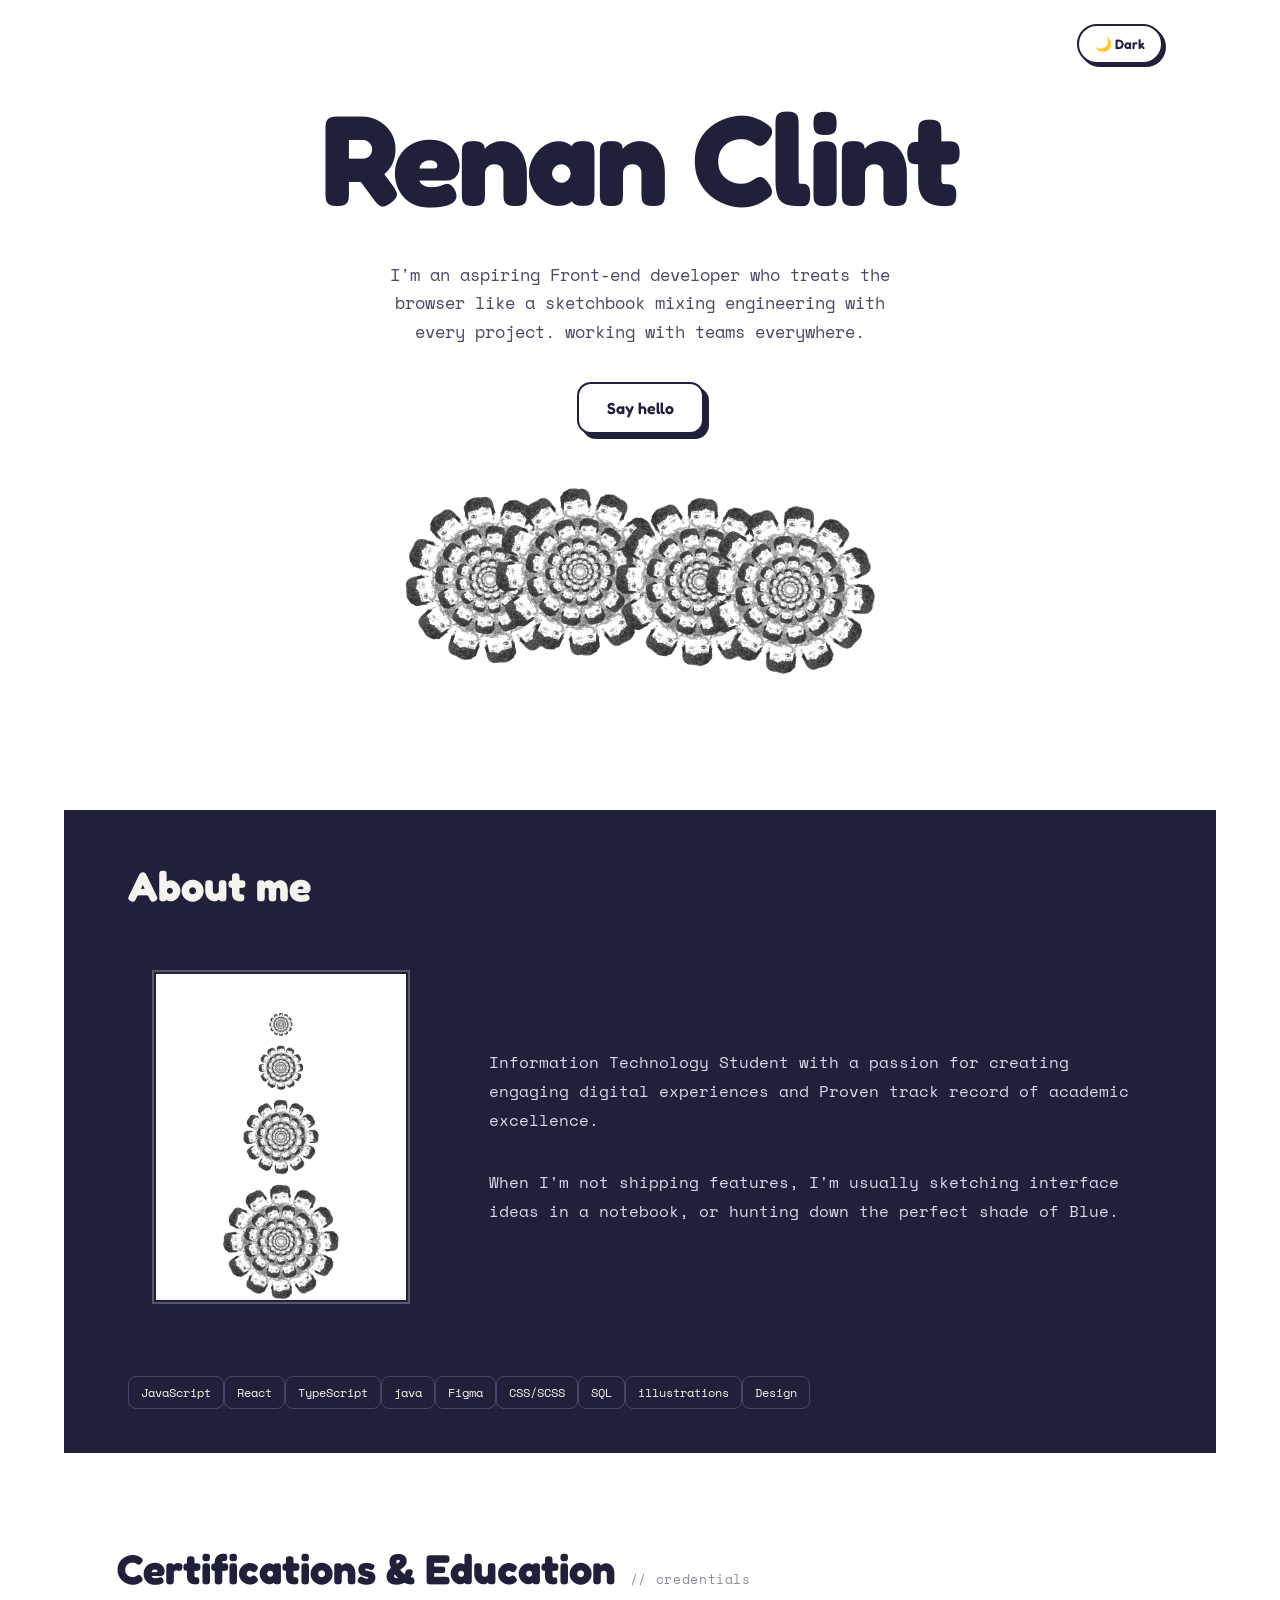
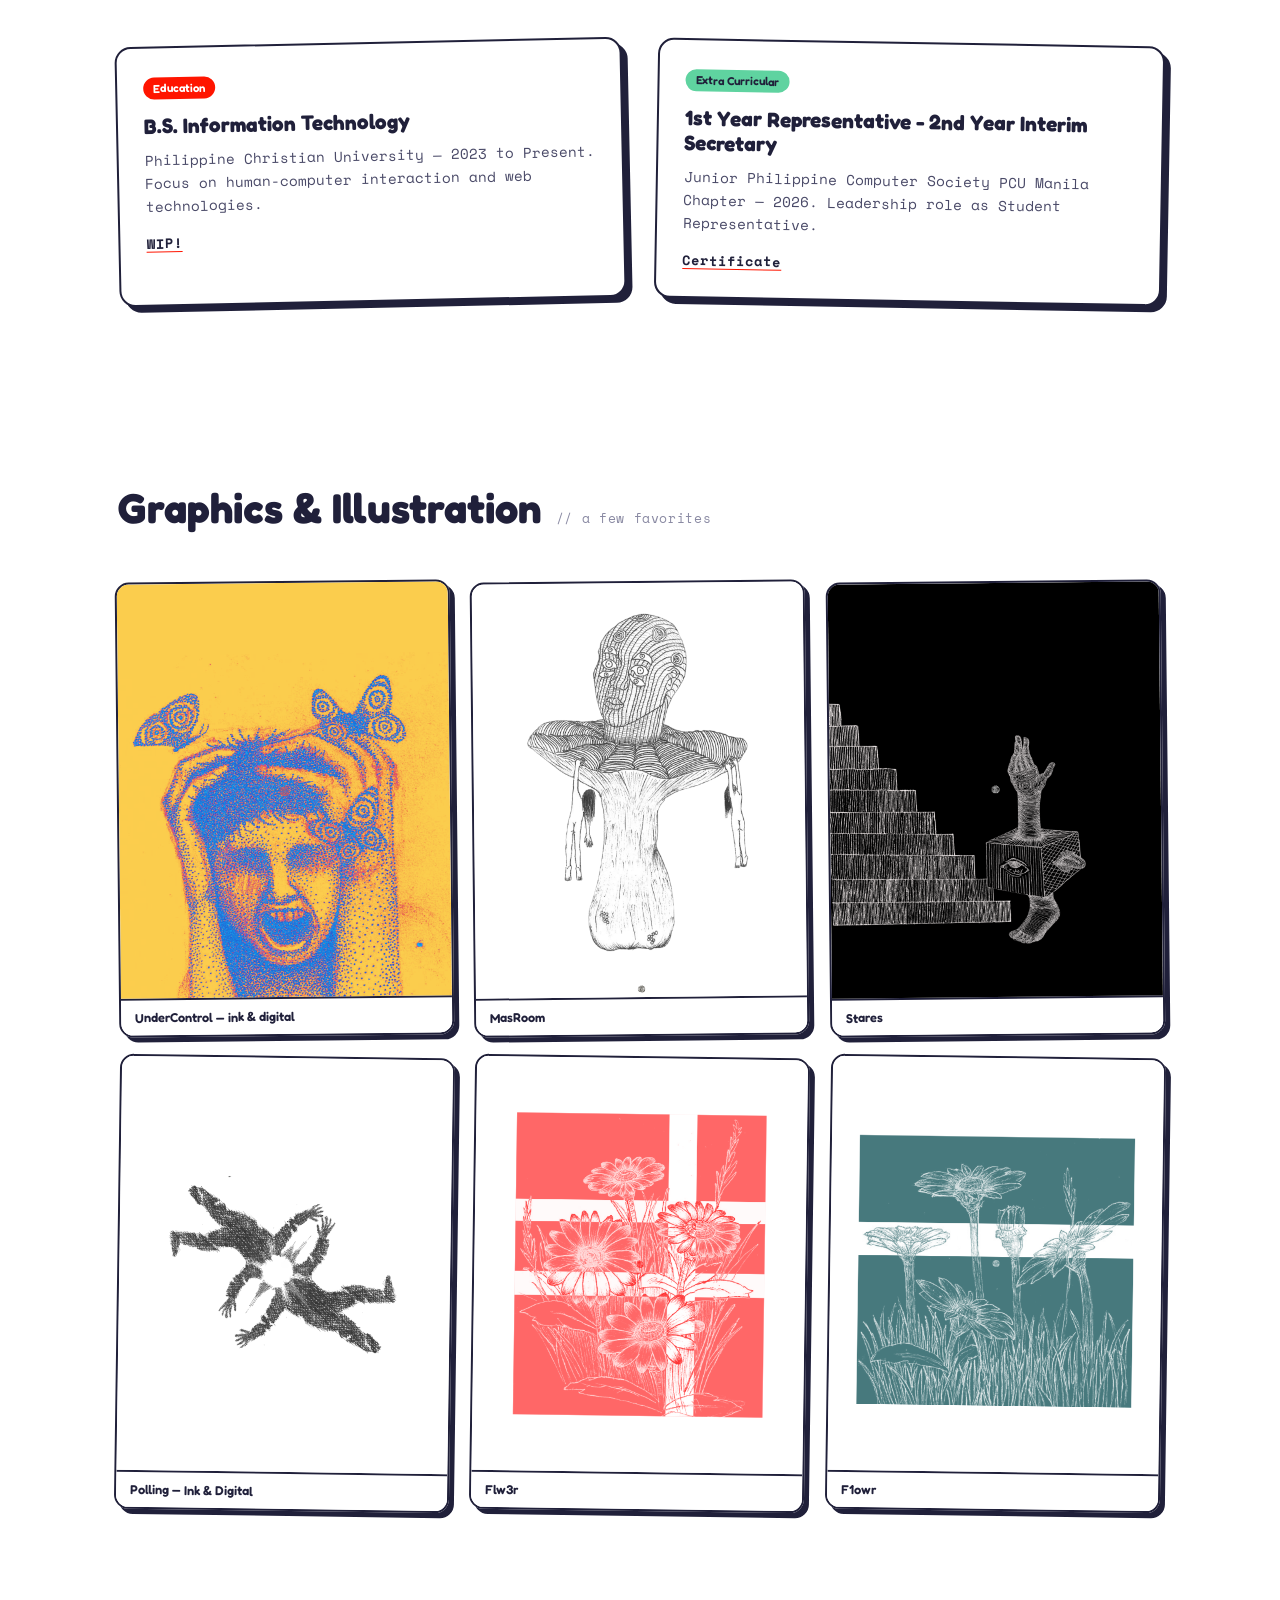
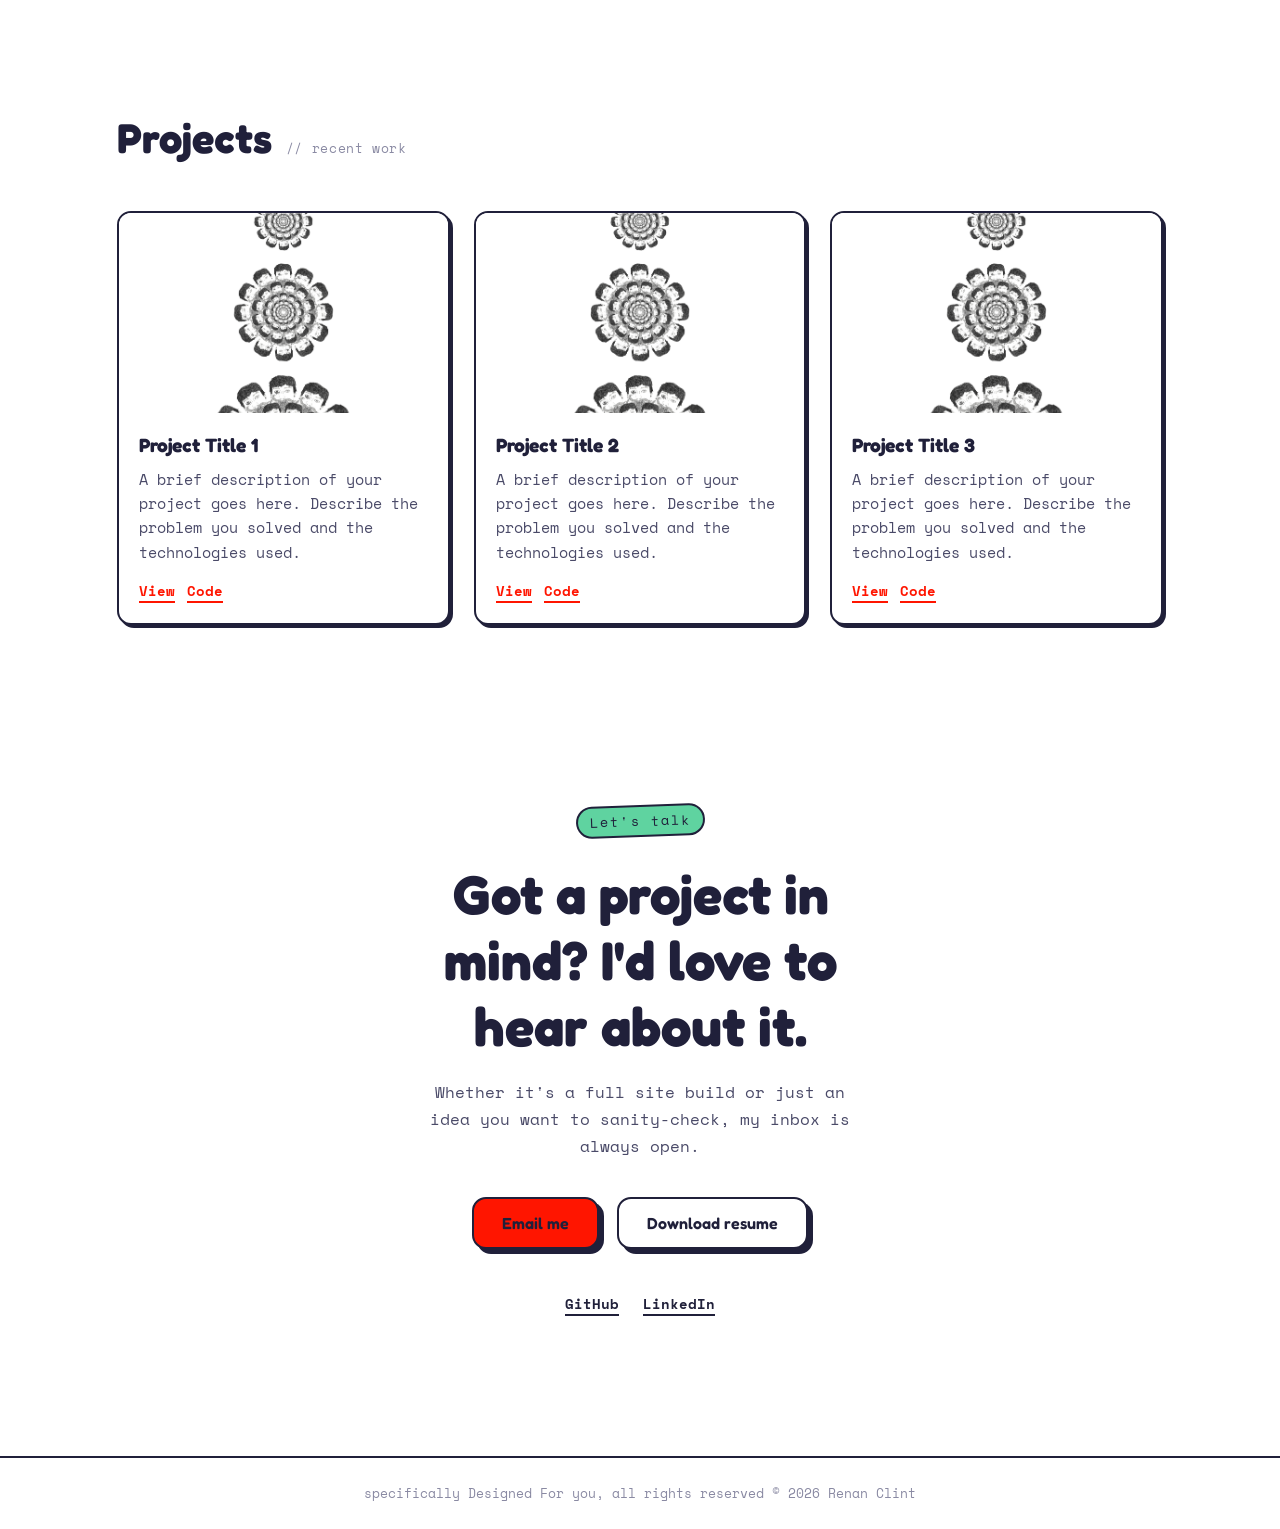
==== index_1.html @ 464e8440 "first commit" ====
<!DOCTYPE html>
<html lang="en">
<head>
<meta charset="UTF-8">
<meta name="viewport" content="width=device-width, initial-scale=1.0">
<title>Renan Clint — Portfolio</title>

<!-- Google Fonts: Fredoka (headings/display) + Space Mono (body/code accents) -->
<link rel="preconnect" href="https://fonts.googleapis.com">
<link href="https://fonts.googleapis.com/css2?family=Fredoka:wght@400;500;600;700&family=Space+Mono:wght@400;700&display=swap" rel="stylesheet">

<!-- All visual styling lives in styles.css -->
<link rel="stylesheet" href="styles.css">
</head>
<body>

  
<!-- =====================  NAV  ===================== -->
<!--<!nav>
  <div class="logo"><span class="dot"></span> renanclint</div>
  <ul class="nav-links">
    <li><a href="#home">Home</a></li>
    <li><a href="#about">About</a></li>
    <li><a href="#certifications">Education</a></li>
    <li><a href="#gallery">Gallery</a></li>
    <li><a href="#contact">Contact</a></li>
  </ul>
</nav>
-->
<!-- =====================  HERO / HOME  =====================
     Intro headline + CTA buttons. Edit the name, tagline, and
     hero-sub paragraph below to make this yours. -->
<section id="home">
  <button id="themeToggle" class="theme-toggle" type="button" aria-label="Toggle theme">🌙 Dark</button>

  <!-- decorative floating tags — purely visual, safe to delete or edit text -->
  <!--<div class="pin pin1">
    <img src="images/bilog.jpg" alt="">
  </div>
  <div class="pin pin2"><img src="images/bilog.jpg" alt="">
  </div>
  <div class="pin pin3"><img src="images/bilog.jpg" alt="">
  </div>
  <span class="eyebrow">Hi, I'm Renan Clint </span> -->
  <h1 class="name" id="name">
    <span data-img="images/tentclr.jpg">Renan</span>
    <span data-img="images/wally.jpg">Clint</span>
  </h1>

  <div class="hover-img" id="hoverImg"></div>

  <p class="hero-sub">I'm an aspiring Front-end developer who treats the browser like a sketchbook mixing engineering with every project. working with teams everywhere.</p>
  <div class="hero-cta">
    <a href="#contact" class="btn btn-secondary">Say hello</a>
  </div>

  <div class="photo-stack" id="stack">
    <div class="stack-card" data-base-x="-150" data-base-y="-10" data-rot="-8" style="z-index:1;">
      <img src="images/bilog.jpg" alt="">
    </div>
    <div class="stack-card" data-base-x="-60" data-base-y="-18" data-rot="-3" style="z-index:2;">
      <img src="images/bilog.jpg" alt="">
    </div>
    <div class="stack-card" data-base-x="60" data-base-y="-8" data-rot="3" style="z-index:3;">
      <img src="images/bilog.jpg" alt="">
    </div>
    <div class="stack-card" data-base-x="150" data-base-y="0" data-rot="8" style="z-index:4;">
      <img src="images/bilog.jpg" alt="">
    </div>
  </div>
</section>

<!-- =====================  ABOUT  =====================
     Left column: bio paragraphs + tech stack tags.
     Right column: timeline list (work experience). -->
<section id="about">
  <div class="section-head">
    <h2>About me</h2>
  </div>
  <div class="about-grid">
    <div class="about-visual">
      <div class="about-photo-frame">
        <img src="assts/6.jpg" alt="Portrait of Renan">
      </div>
    </div>

    <div class="about-copy">
      <p> Information Technology Student with a passion for creating engaging digital experiences and Proven track record of academic excellence.</p>
      <p style="margin-top:12px;">When I'm not shipping features, I'm usually sketching interface ideas in a notebook, or hunting down the perfect shade of Blue.</p>
     <!--
      <ul class="about-list">
        <li>
          <div class="role">1st year Representative - JPCS</div>
          <div class="meta">2023 — 2024</div>
        </li>
        <li>
          <div class="role"> Interim Secretary - JPCS</div>
          <div class="meta">2024 — 2025</div>
        </li>
      </ul> -->
    </div> <div class="stack"> 
        <span>JavaScript</span><span>React</span><span>TypeScript</span><span>java</span><span>Figma</span><span>CSS/SCSS</span><span>SQL</span><span>illustrations</span><span>Design</span>
      </div>
  </div>
</section>

<!-- =====================  CERTIFICATIONS & EDUCATION  =====================
     Each .card below is one certification or degree. Copy/paste a
     .card block to add more — the tab color cycles automatically
     based on card position (see .card:nth-child rules in styles.css). -->
<section id="certifications">
  <div class="section-head">
    <h2>Certifications &amp; Education</h2>
    <span class="tag">// credentials</span>
  </div>
  <div class="cert-grid">

    <!-- Certification 1 
    <div class="card">
      <span class="tab">Certification</span>
      <h3>AWS Certified Developer</h3>
      <p>Associate-level certification covering cloud application design, deployment, and debugging on AWS.</p>
      <div class="links">
        <a href="#">Verify</a>
      </div>
    </div>

     Certification 2
    <div class="card">
      <span class="tab">Certification</span>
      <h3>Google UX Design</h3>
      <p>Professional certificate covering user research, wireframing, prototyping, and usability testing.</p>
      <div class="links">
        <a href="#">Verify</a>
      </div>
    </div>
      -->

    <!-- Education 1 -->
    <div class="card card-clickable" data-img="assts/6.jpg" data-description="Focused on human-computer interaction and web technologies with hands-on projects in frontend development and UI/UX design.">
      <span class="tab">Education</span>
      <h3>B.S. Information Technology</h3>
      <p>Philippine Christian University — 2023 to Present. Focus on human-computer interaction and web technologies.</p>
      <div class="links">
        <a href="#">WIP!</a>
      </div>
    </div>

    <!-- Education 2 -->
    <div class="card card-clickable" data-img="assts/6.jpg" data-description="Served as student representative, organizing events and initiatives. Promoted leadership and community engagement among student body.">
      <span class="tab">Extra Curricular</span>
      <h3>1st Year Representative - 2nd Year Interim Secretary</h3>
      <p>Junior Philippine Computer Society PCU Manila Chapter — 2026. Leadership role as Student Representative.</p>
      <div class="links">
        <a href="#">Certificate</a>
      </div>
    </div>

  </div>
</section>

<!-- =====================  GALLERY  =====================
     A masonry-style grid of graphics/illustrations (see .gallery
     in styles.css). Swap the img src for your own artwork and edit
     the caption text under each. Add or remove .gallery-item
     blocks freely — the layout re-flows automatically.
     Clicking an image opens it full-size (see setupGalleryLightbox
     in script.js). -->
<section id="gallery">
  <div class="section-head">
    <h2>Graphics &amp; Illustration</h2>
    <span class="tag">// a few favorites</span>
  </div>
  <div class="gallery">

    <div class="gallery-item">
      <img src="assts/sgaw.jpg" alt="Illustration placeholder 1">
      <div class="caption">UnderControl — ink &amp; digital</div>
    </div>

    <div class="gallery-item">
      <img src="assts/polling.jpg" alt="Illustration placeholder 2">
      <div class="caption">Polling — Ink & Digital</div>
    </div>

    <div class="gallery-item">
      <img src="assts/mushroom.jpg" alt="Illustration placeholder 3">
      <div class="caption">MasRoom</div>
    </div>

    <div class="gallery-item">
      <img src="assts/plower 3.jpg" alt="Illustration placeholder 4">
      <div class="caption">Flw3r</div>
    </div>

    <div class="gallery-item">
      <img src="assts/stares.jpg" alt="Illustration placeholder 5">
      <div class="caption">Stares</div>
    </div>

    <div class="gallery-item">
      <img src="assts/plower 1.jpg" alt="Illustration placeholder 6">
      <div class="caption">F1owr</div>
    </div>

  </div>
</section>

<!-- =====================  PROJECTS  =====================
     Showcase your work and projects. Each .project-card 
     displays a project with title, description, and links. -->
<section id="projects">
  <div class="section-head">
    <h2>Projects</h2>
    <span class="tag">// recent work</span>
  </div>
  <div class="projects-grid">
    <div class="project-card">
      <img src="assts/6.jpg" alt="Project 1">
      <div class="project-content">
        <h3>Project Title 1</h3>
        <p>A brief description of your project goes here. Describe the problem you solved and the technologies used.</p>
        <div class="links">
          <a href="#">View</a>
          <a href="#">Code</a>
        </div>
      </div>
    </div>

    <div class="project-card">
      <img src="assts/6.jpg" alt="Project 2">
      <div class="project-content">
        <h3>Project Title 2</h3>
        <p>A brief description of your project goes here. Describe the problem you solved and the technologies used.</p>
        <div class="links">
          <a href="#">View</a>
          <a href="#">Code</a>
        </div>
      </div>
    </div>

    <div class="project-card">
      <img src="assts/6.jpg" alt="Project 3">
      <div class="project-content">
        <h3>Project Title 3</h3>
        <p>A brief description of your project goes here. Describe the problem you solved and the technologies used.</p>
        <div class="links">
          <a href="#">View</a>
          <a href="#">Code</a>
        </div>
      </div>
    </div>
  </div>
</section>

<!-- =====================  CONTACT  =====================
     Closing CTA — update the mailto link, resume link, and
     social links (currently placeholder "#" hrefs). -->
<section id="contact">
  <div class="eyebrow" style="background:var(--mint);">Let's talk</div>
  <h2>Got a project in mind? I'd love to hear about it.</h2>
  <p>Whether it's a full site build or just an idea you want to sanity-check, my inbox is always open.</p>
  <div class="contact-row">
    <a href="mailto:renanclint@gmail.com" class="btn btn-primary">Email me</a>
    <a href="#" class="btn btn-secondary">Download resume</a>
  </div>
  <div class="social">
    <a href="https://github.com/renanclint" target="_blank">GitHub</a>
    <a href="https://linkedin.com/in/renanclint" target="_blank">LinkedIn</a>
  </div>
</section>

<!-- =====================  FOOTER  ===================== -->
<footer>
  specifically Designed For you,
  all rights reserved © 2026 Renan Clint
</footer>

<!-- Card Details Modal -->
<div class="card-modal" id="cardModal">
  <div class="card-modal-content">
    <button class="card-modal-close" id="cardModalClose">&times;</button>
    <img class="card-modal-img" id="cardModalImg" src="" alt="">
    <div class="card-modal-text">
      <h3 id="cardModalTitle"></h3>
      <p id="cardModalDescription"></p>
    </div>
  </div>
</div>

<!-- All interactive behavior lives in script.js -->
<script src="script.js"></script>
</body>
</html>
---- styles.css ----
/* ==========================================================
   PORTFOLIO STYLESHEET
   Theme: playful "scrapbook / pinboard" — tilted cards,
   hand-drawn accents, bold rounded display font.

   Table of contents:
     1. Color & font variables / global reset
     2. Nav bar
     3. Hero (#home)
     4. Section headers (shared style for About/Certifications/Gallery/Contact)
     5. Certifications & Education grid (sticky-note cards)
     6. Gallery (image grid)
     7. About panel (dark inverted block)
     8. Contact
     9. Footer

   Page order (in index.html) is:
     Hero → About → Certifications → Gallery → Contact
   ========================================================== */

/* ---- 1. Color palette & fonts (edit these to reskin the whole site) ---- */
:root{
  --cream:#ffffff;     /* page background */
  --ink:#20203A;       /* main text / borders / dark panels */
  --coral:#ff1500;     /* primary accent (buttons, highlights) */
  --sunshine:#FFCA3A;  /* secondary accent (eyebrow tags) */
  --mint:#5FD3A0;      /* accent color for pins/tabs */
  --grape:#9D6FE0;     /* accent color for pins/tabs */
  --paper:#FFFFFF;     /* card background */
  --bg-soft:#f4f1ea;   /* main canvas */
  --text-main:#20203A;
  --text-soft:#4a4a68;
  --text-subtle:#8a8aa3;
  --text-inverse:#f5f3ee;
  --text-inverse-soft:#d8d8ec;
  --muted:#4a4a68;
  --shadow: rgba(32,32,58,0.15);
}

body.dark-theme{
  --cream:#171a2b;
  --ink:#f5f3ee;
  --paper:#21263a;
  --bg-soft:#0e1220;
  --text-main:#f5f3ee;
  --text-soft:#edf2ff;
  --text-subtle:#b8bedf;
  --text-inverse:#171a2b;
  --text-inverse-soft:#dfe5ff;
  --muted:#dfe7ff;
  --sunshine:#ffd765;
  --mint:#79e3b5;
  --grape:#b998ff;
  --shadow: rgba(0,0,0,0.35);
}

* { margin: 0; padding: 0; box-sizing: border-box; }

body {
  min-height: 100vh;
  background: var(--bg-soft);
  color: var(--ink);
  font-family: 'Helvetica Neue', Arial, sans-serif;
  overflow-x: hidden;
  transition: background 0.2s ease, color 0.2s ease;
}

.name {
  font-size: clamp(3rem, 10vw, 8rem);
  font-weight: 800;
  letter-spacing: -0.02em;
  color: var(--text-main);
  cursor: default;
  user-select: none;
  position: relative;
  display: inline-block;
}

.name span {
  position: relative;
  transition: color 0.3s ease;
}

.name span:hover {
  color: #3296f3;
}

.hover-img {
  position: fixed;
  top: 0;
  left: 0;
  width: 180px;
  height: 260px;
  border-radius: 10px;
  background-size: cover;
  background-position: center;
  pointer-events: none;
  opacity: 0;
  transform: translate(-50%, -50%) scale(0.85) rotate(-4deg);
  transition: opacity 0.25s ease, transform 0.35s cubic-bezier(.2,.8,.2,1);
  z-index: 10;
  box-shadow: 0 0px 0px rgba(0,0,0,0.25);
}

.hover-img.active {
  opacity: 1;
  transform: translate(-50%, -50%) scale(1) rotate(-4deg);
}

/* ---- global reset ---- */
*{box-sizing:border-box;}
html{scroll-behavior:smooth;}
body{
  margin:0;
  min-height:100vh;
  background:var(--cream);
  color:var(--text-main);
  font-family:'Space Mono', monospace;
  -webkit-font-smoothing:antialiased;
  overflow-x:hidden;
}
h1,h2,h3,.display{
  font-family:'Fredoka', sans-serif;
  font-weight:700;
  margin:0;
  color:var(--text-main);
}
a{color:inherit;}
::selection{background:var(--sunshine); color:var(--ink);}

/* focus visibility */
a:focus-visible, button:focus-visible{
  outline:3px solid var(--grape);
  outline-offset:3px;
}

@media (prefers-reduced-motion: reduce){
  *{animation-duration:0.001ms !important; transition-duration:0.001ms !important;}
}

.photo-stack {
  position: relative;
  width: min(520px, 88vw);
  height: 240px;
  margin: 36px auto 0;
  display: block;
}

#stack-about {
  margin-top: 60px;
  margin-bottom: 20px;
}

.stack-card {
  position: absolute;
  top: 50%;
  left: 50%;
  width: 170px;
  height: 170px;
  border: none;
  border-radius: 0;
  background: transparent;
  box-shadow: none;
  overflow: visible;
  transition: transform 0.45s cubic-bezier(.22,1,.36,1);
  will-change: transform;
}

.stack-card img {
  width: 100%;
  height: 100%;
  object-fit: cover;
  pointer-events: none;
  display: block;
  border-radius: 0;
}

/* ---- 2. Nav bar: sticky top bar with logo + jump links ---- */
/*
nav{
  position:sticky; top:0; z-index:50;
  display:flex; align-items:center; justify-content:space-between;
  padding:18px 6vw;
  background:rgba(255,248,237,0.85);
  backdrop-filter:blur(8px);
  border-bottom:2px solid var(--ink);
}
body.dark-theme nav{
  background:rgba(14,18,32,0.82);
}
.logo{
  font-family:'Fredoka',sans-serif;
  font-weight:700;
  font-size:1.3rem;
  display:flex; align-items:center; gap:8px;
  color:var(--text-main);
}
.logo .dot{
  width:12px;height:12px;border-radius:50%;
  background:var(--coral);
  display:inline-block;
}
.nav-links{
  display:flex; gap:28px;
  list-style:none; margin:0; padding:0;
  font-size:0.95rem;
}
.nav-links a{
  text-decoration:none;
  position:relative;
  padding-bottom:3px;
  color:var(--text-main);
}
.nav-links a::after{
  content:"";
  position:absolute; left:0; bottom:0;
  width:0; height:3px;
  background:var(--coral);
  transition:width 0.25s ease;
}
.nav-links a:hover::after{width:100%;}

/* highlighted by script.js while its section is in view (see highlightActiveNavLink) */
.nav-links a.active::after{width:100%;}
-->
section{
  padding:90px 6vw;
  max-width:1200px;
  margin:0 auto;
}

/* ---- 3. Hero (#home): intro headline + floating "pinned note" decorations ---- */
#home{
  padding-top:70px;
  min-height:90vh;
  display:flex;
  flex-direction:column;
  justify-content:center;
  align-items:center;
  text-align:center;
  position:relative;
  overflow:hidden;
}
.theme-toggle{
  position:absolute;
  top:24px;
  right:6vw;
  z-index:20;
  border:2px solid var(--ink);
  background:var(--paper);
  color:var(--ink);
  font-family:'Fredoka',sans-serif;
  font-weight:600;
  font-size:0.85rem;
  padding:10px 16px;
  border-radius:999px;
  cursor:pointer;
  box-shadow:3px 3px 0 var(--ink);
  transition:transform 0.15s ease, box-shadow 0.15s ease;
}
.theme-toggle:hover{
  transform:translate(-2px,-2px);
  box-shadow:5px 5px 0 var(--ink);
}
.eyebrow{
  display:inline-block;
  font-size:0.85rem;
  letter-spacing:0.08em;
  background:var(--sunshine);
  border:2px solid var(--ink);
  padding:4px 12px;
  border-radius:20px;
  transform:rotate(-2deg);
  margin-bottom:24px;
}
.hero-title{
  font-size:clamp(2.6rem, 7vw, 5.5rem);
  line-height:1.02;
  max-width:14ch;
}
.hero-title .highlight{
  color:var(--coral);
  position:relative;
  display:inline-block;
}
.hero-sub{
  margin-top:26px;
  max-width:52ch;
  font-size:1.05rem;
  line-height:1.7;
  color:var(--text-soft);
}
.hero-cta{
  margin-top:36px;
  display:flex;
  gap:16px;
  flex-wrap:wrap;
}
.btn{
  font-family:'Fredoka',sans-serif;
  font-weight:600;
  font-size:1rem;
  padding:14px 28px;
  border-radius:14px;
  border:2px solid var(--ink);
  text-decoration:none;
  cursor:pointer;
  display:inline-block;
  transition:transform 0.15s ease, box-shadow 0.15s ease;
  box-shadow:5px 5px 0 var(--ink);
}
.btn:hover{
  transform:translate(-3px,-3px);
  box-shadow:8px 8px 0 var(--ink);
}
.btn-primary{background:var(--coral); color:var(--ink);}
.btn-secondary{background:var(--paper); color:var(--ink);}

/* the 3 little sticky-note tags floating in the hero (☕ / ✦ / 🛠) —
   each has its own rotation + animation-delay so they drift out of sync */
.pin{
  position:absolute;
  font-family:'Fredoka',sans-serif;
  font-weight:600;
  padding:10px 16px;
  border:2px solid var(--ink);
  border-radius:10px;
  font-size:0.85rem;
  box-shadow:4px 4px 0 var(--ink);
  animation:float 6s ease-in-out infinite;
}
.pin1{background:var(--mint); top:8%; right:10%; transform:rotate(6deg); animation-delay:0s;}
.pin2{background:var(--grape); color:white; top:38%; right:2%; transform:rotate(-4deg); animation-delay:1.2s;}
.pin3{background:var(--sunshine); top:65%; right:16%; transform:rotate(3deg); animation-delay:2.4s;}
@keyframes float{
  0%,100%{transform:translateY(0) rotate(var(--r,0deg));}
  50%{transform:translateY(-10px) rotate(var(--r,0deg));}
}
@media (max-width:900px){ .pin{display:none;} }

/* ---- 4. Section headers: reusable "Heading + // tag" style used by
   About, Certifications, Gallery, and Contact ---- */
.section-head{
  display:flex;
  align-items:baseline;
  gap:14px;
  margin-bottom:48px;
}
.section-head h2{
  font-size:clamp(1.8rem,4vw,2.6rem);
  color:var(--text-main);
}
.section-head .tag{
  font-size:0.8rem;
  color:var(--text-subtle);
  letter-spacing:0.05em;
}
#about .section-head h2,
#about .section-head .tag,
#about .section-head {
  color:var(--text-inverse);
}
#about .section-head .tag {
  color:var(--text-inverse-soft);
}

/* ---- 5. Certifications & Education grid: responsive auto-fit grid of
   "sticky note" cards ---- */
.cert-grid{
  display:grid;
  grid-template-columns:repeat(auto-fit, minmax(280px, 1fr)); /* auto-wraps to fewer columns on smaller screens */
  gap:32px;
}
.card{
  background:var(--paper);
  border:2px solid var(--ink);
  border-radius:16px;
  padding:26px;
  box-shadow:6px 6px 0 var(--ink); /* flat "hard shadow" for the sticker look */
  transition:transform 0.2s ease, box-shadow 0.2s ease;
  cursor:default;
}
/* alternate slight tilt left/right so cards look hand-placed */
.card:nth-child(odd){transform:rotate(-1.2deg);}
.card:nth-child(even){transform:rotate(1deg);}
/* on hover: straighten out + lift + deepen the shadow */
.card:hover{
  transform:translateY(-6px) rotate(0deg);
  box-shadow:10px 10px 0 var(--ink);
}
.card .tab{
  display:inline-block;
  font-family:'Fredoka',sans-serif;
  font-size:0.72rem;
  font-weight:600;
  padding:4px 10px;
  border-radius:20px;
  margin-bottom:14px;
}
/* cycle the tab (category label: Certification / Education) through the 4 accent colors, in order */
.card:nth-child(4n+1) .tab{background:var(--coral); color:white;}
.card:nth-child(4n+2) .tab{background:var(--mint);}
.card:nth-child(4n+3) .tab{background:var(--grape); color:white;}
.card:nth-child(4n+4) .tab{background:var(--sunshine);}
.card h3{
  font-size:1.3rem;
  margin-bottom:10px;
}
.card p{
  font-size:0.9rem;
  line-height:1.6;
  color:var(--text-soft);
  margin:0 0 16px;
}
.card .links{
  display:flex; gap:14px;
  font-size:0.85rem;
  font-weight:700;
}
.card .links a{
  text-decoration:underline;
  text-decoration-color:var(--coral);
  text-underline-offset:3px;
}

/* ---- 6. Gallery: masonry-style photo/graphics grid.
   Uses CSS columns so images of different heights stack neatly
   without gaps (like a Pinterest board). ---- */
.gallery{
  columns:3 240px;   /* 3 columns on wide screens, auto-collapses on narrow ones */
  column-gap:20px;
}
.gallery-item{
  break-inside:avoid;      /* prevents an image from splitting across columns */
  margin-bottom:20px;
  border:2px solid var(--ink);
  border-radius:14px;
  overflow:hidden;
  box-shadow:5px 5px 0 var(--ink);
  transform:rotate(-0.6deg);
  transition:transform 0.2s ease, box-shadow 0.2s ease;
}
.gallery-item:nth-child(even){transform:rotate(0.8deg);}
.gallery-item:hover{
  transform:rotate(0deg) scale(1.02);
  box-shadow:8px 8px 0 var(--ink);
}
.gallery-item img{
  display:block;
  width:100%;
  height:auto;
  cursor:zoom-in; /* hints that script.js opens these in a lightbox on click */
}
.gallery-item .caption{
  font-family:'Fredoka',sans-serif;
  font-size:0.8rem;
  font-weight:600;
  padding:10px 14px;
  background:var(--paper);
  border-top:2px solid var(--ink);
}

/* lightbox overlay created/toggled by script.js (openLightbox / closeLightbox) */
.lightbox{
  position:fixed; inset:0; z-index:100;
  background:rgba(32,32,58,0.92);
  display:flex; align-items:center; justify-content:center;
  padding:5vw;
  opacity:0; pointer-events:none;
  transition:opacity 0.2s ease;
}
.lightbox.is-open{opacity:1; pointer-events:auto;}
.lightbox img{
  max-width:90vw; max-height:80vh;
  border:3px solid var(--cream);
  border-radius:12px;
}
.lightbox .lightbox-close{
  position:absolute; top:24px; right:6vw;
  font-family:'Fredoka',sans-serif;
  font-weight:700; font-size:1rem;
  background:var(--coral); color:var(--ink);
  border:2px solid var(--cream);
  border-radius:10px;
  padding:16px 16px;
  cursor:pointer;
}

/* ---- 7. Projects: grid layout for project showcase ---- */
.projects-grid{
  display:grid;
  grid-template-columns:repeat(auto-fit, minmax(280px, 1fr));
  gap:24px;
  margin-top:40px;
}
.project-card{
  border:2px solid var(--ink);
  border-radius:14px;
  overflow:hidden;
  background:var(--paper);
  box-shadow:3px 3px 0 var(--ink);
  transition:transform 0.2s ease, box-shadow 0.2s ease;
  display:flex;
  flex-direction:column;
}
.project-card:hover{
  transform:translate(-3px, -3px);
  box-shadow:6px 6px 0 var(--ink);
}
.project-card img{
  width:100%;
  height:200px;
  object-fit:cover;
  display:block;
}
.project-content{
  padding:20px;
  display:flex;
  flex-direction:column;
  flex-grow:1;
}
.project-card h3{
  font-size:1.2rem;
  margin-bottom:10px;
  color:var(--text-main);
}
.project-card p{
  font-size:0.95rem;
  line-height:1.6;
  color:var(--text-soft);
  margin-bottom:16px;
  flex-grow:1;
}
.project-card .links{
  display:flex;
  gap:12px;
}
.project-card .links a{
  font-size:0.9rem;
  font-weight:600;
  text-decoration:none;
  color:var(--coral);
  border-bottom:2px solid var(--coral);
  transition:color 0.2s ease;
}
.project-card .links a:hover{
  color:var(--ink);
}

/* ---- 8. About panel: dark inverted block (contrast pause between the
   light Hero and Certifications sections). Sharp-edged + full-bleed via
   negative-margin trick (max-width:none + margin:0 6vw). ---- */
#about{
  background:var(--ink);
  color:var(--cream);
  border-radius:0px;
  margin:0 5vw;
  max-width:none;
  width:auto;
  padding:50px 5vw;
}
#about .section-head .tag{color:var(--text-inverse-soft);}
#about h2,
#about p,
#about li,
#about .role,
#about .meta,
#about .stack span{
  color:var(--text-inverse);
}
.about-grid{
  display:grid;
  grid-template-columns: 305px minmax(0, 1fr);
  gap:56px;
  align-items:center;
}
.about-visual{
  display:flex;
  justify-content:center;
  align-items:center;
}
.about-photo-frame{
  position:relative;
  width:min(100%, 280px);
  background:transparent;
  border:3px solid var(--ink);
  padding:10px;
  box-shadow:none;
  margin:0 auto;
}
.about-photo-frame::before{
  content:"";
  position:absolute;
  inset:8px;
  border:2px solid rgba(255,255,255,0.25);
  pointer-events:none;
}
.about-photo-frame img{
  display:block;
  width:100%;
  height:330px;
  object-fit:cover;
  border:2px solid var(--ink);
  background:var(--bg-soft);
  box-shadow:none;
}
.about-copy{
  display:flex;
  flex-direction:column;
  gap:20px;
}
@media (max-width:800px){
  .about-grid{grid-template-columns:1fr;}
  .about-photo-frame{transform:rotate(0deg);}
}
#about p{
  line-height:1.8;
  font-size:1.02rem;
  color:var(--text-inverse-soft);
}
.stack{
  /* display:; */
  flex-wrap:wrap;
  gap:16px;
  margin-top:8px;
  justify-content: space-evenly;
}
.stack span{
  font-family:'Space Mono',monospace;
  font-size:0.78rem;
  padding:6px 12px;
  border:1px solid #45456a;
  border-radius:8px;
  color:var(--text-inverse-soft);
}
.about-list{
  list-style:none;
  margin:0; padding:0;
  display:flex;
  flex-direction:column;
  gap:18px;
}
.about-list li{
  border-bottom:1px solid #35355a;
  padding-bottom:16px;
}
.about-list .role{
  font-family:'Fredoka',sans-serif;
  font-weight:600;
  color:var(--sunshine);
}
.about-list .meta{
  font-size:0.8rem;
  color:var(--text-inverse-soft);
  margin-top:4px;
}

/* ---- 8. Contact: centered closing CTA + social links ---- */
#contact{
  text-align:center;
  padding-bottom:140px;
}
#contact h2{
  font-size:clamp(2rem,6vw,3.4rem);
  max-width:16ch;
  margin:0 auto 20px;
}
#contact p{
  color:var(--text-soft);
  max-width:44ch;
  margin:0 auto 36px;
  line-height:1.7;
}
.contact-row{
  display:flex;
  justify-content:center;
  gap:18px;
  flex-wrap:wrap;
}
.social{
  display:flex;
  justify-content:center;
  gap:24px;
  margin-top:44px;
  font-size:0.9rem;
  font-weight:700;
}
.social a{text-decoration:none; border-bottom:2px solid var(--ink);}

/* ---- 8. Card Modal/Details Popup ---- */
.card-modal{
  position:fixed; inset:0; z-index:100;
  background:rgba(32,32,58,0.92);
  display:flex; align-items:center; justify-content:center;
  padding:5vw;
  opacity:0; pointer-events:none;
  transition:opacity 0.3s ease;
}
.card-modal.is-open{
  opacity:1; pointer-events:auto;
}
.card-modal-content{
  position:relative;
  background:var(--paper);
  border:2px solid var(--ink);
  border-radius:14px;
  max-width:500px;
  width:100%;
  overflow:hidden;
  box-shadow:8px 8px 0 var(--ink);
  display:flex;
  flex-direction:column;
}
.card-modal-img{
  width:100%;
  height:280px;
  object-fit:cover;
  display:block;
}
.card-modal-text{
  padding:24px;
}
.card-modal-text h3{
  font-size:1.4rem;
  margin-bottom:12px;
  color:var(--text-main);
}
.card-modal-text p{
  font-size:0.95rem;
  line-height:1.7;
  color:var(--text-soft);
}
.card-modal-close{
  position:absolute; top:12px; right:12px;
  width:40px; height:40px;
  background:var(--coral);
  border:2px solid var(--ink);
  border-radius:50%;
  color:var(--ink);
  font-size:24px;
  font-weight:700;
  cursor:pointer;
  display:flex; align-items:center; justify-content:center;
  z-index:10;
  transition:transform 0.2s ease;
}
.card-modal-close:hover{
  transform:scale(1.1);
}
.card-clickable{
  cursor:pointer;
  transition:background 0.2s ease;
}
.card-clickable:hover{
  background:var(--bg-soft);
}

/* ---- 9. Footer ---- */
footer{
  text-align:center;
  padding:26px;
  font-size:0.8rem;
  color:var(--text-subtle);
  border-top:2px solid var(--ink);
}
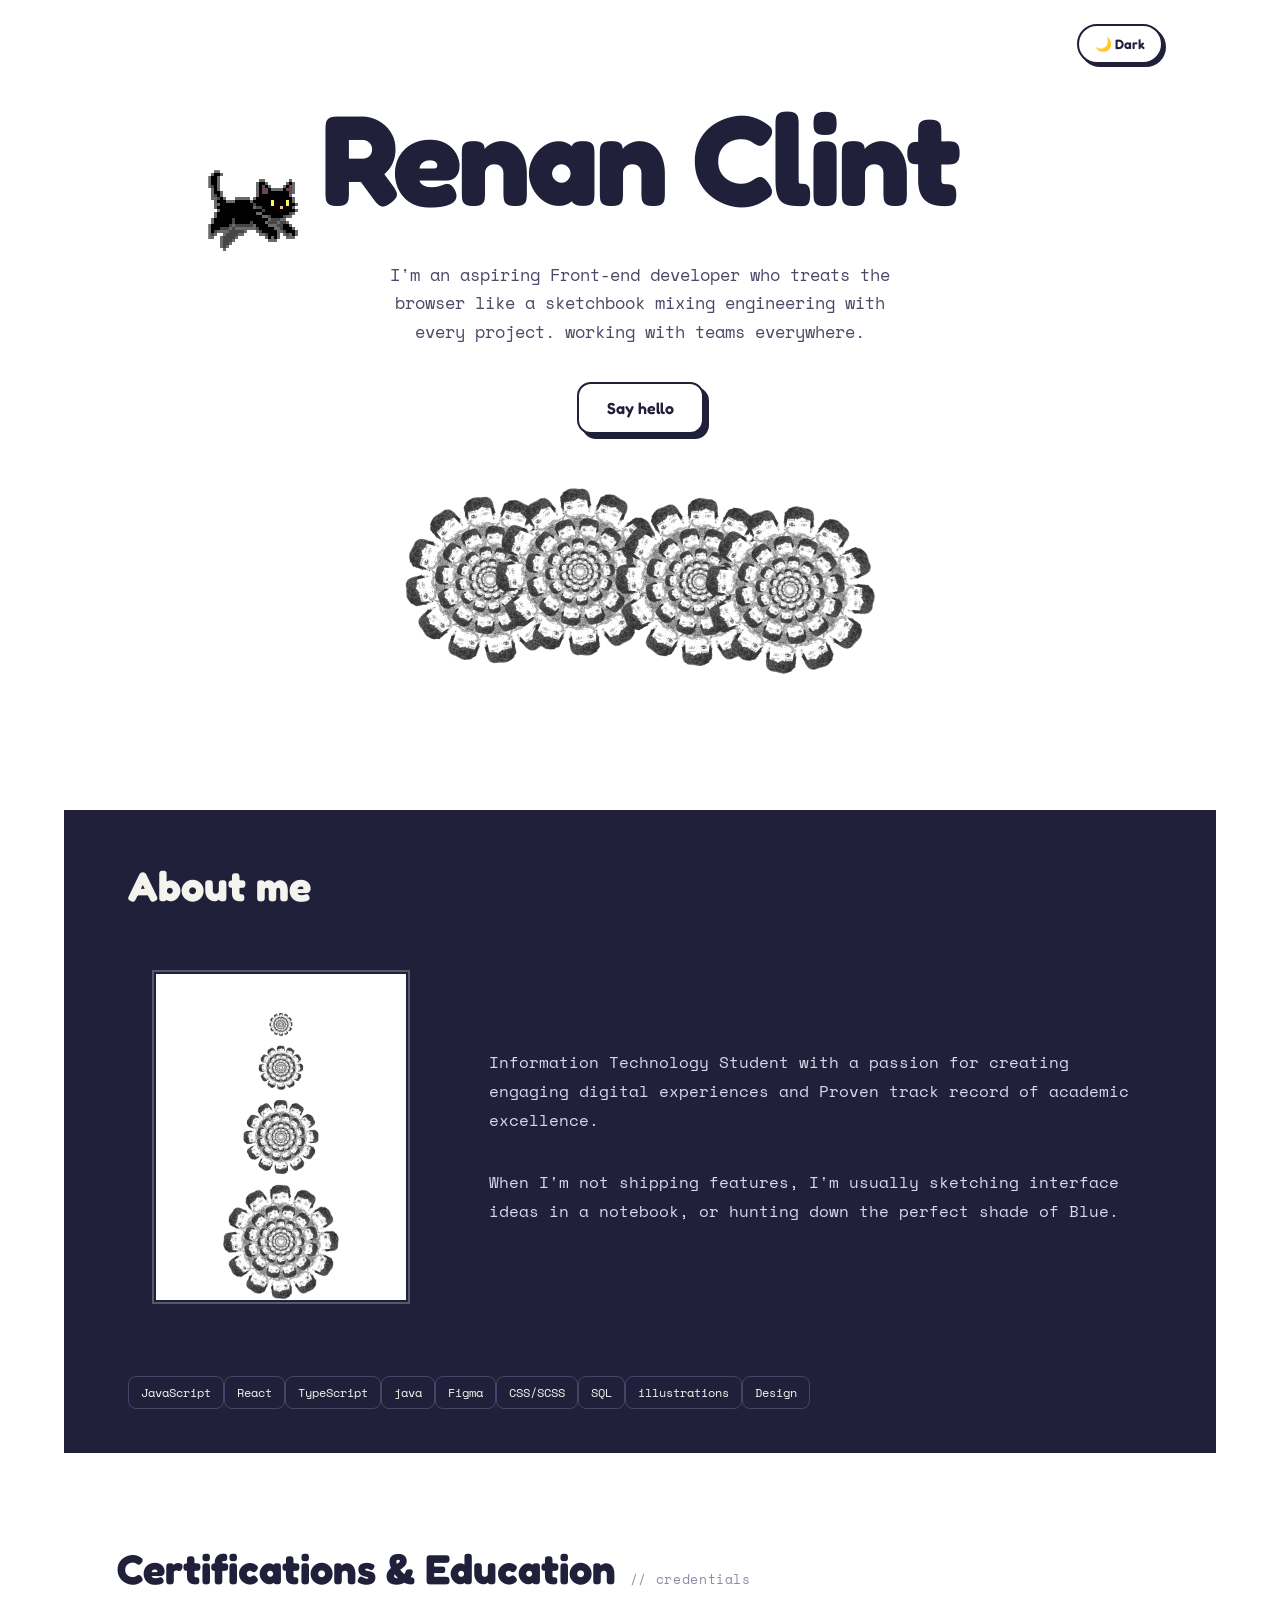
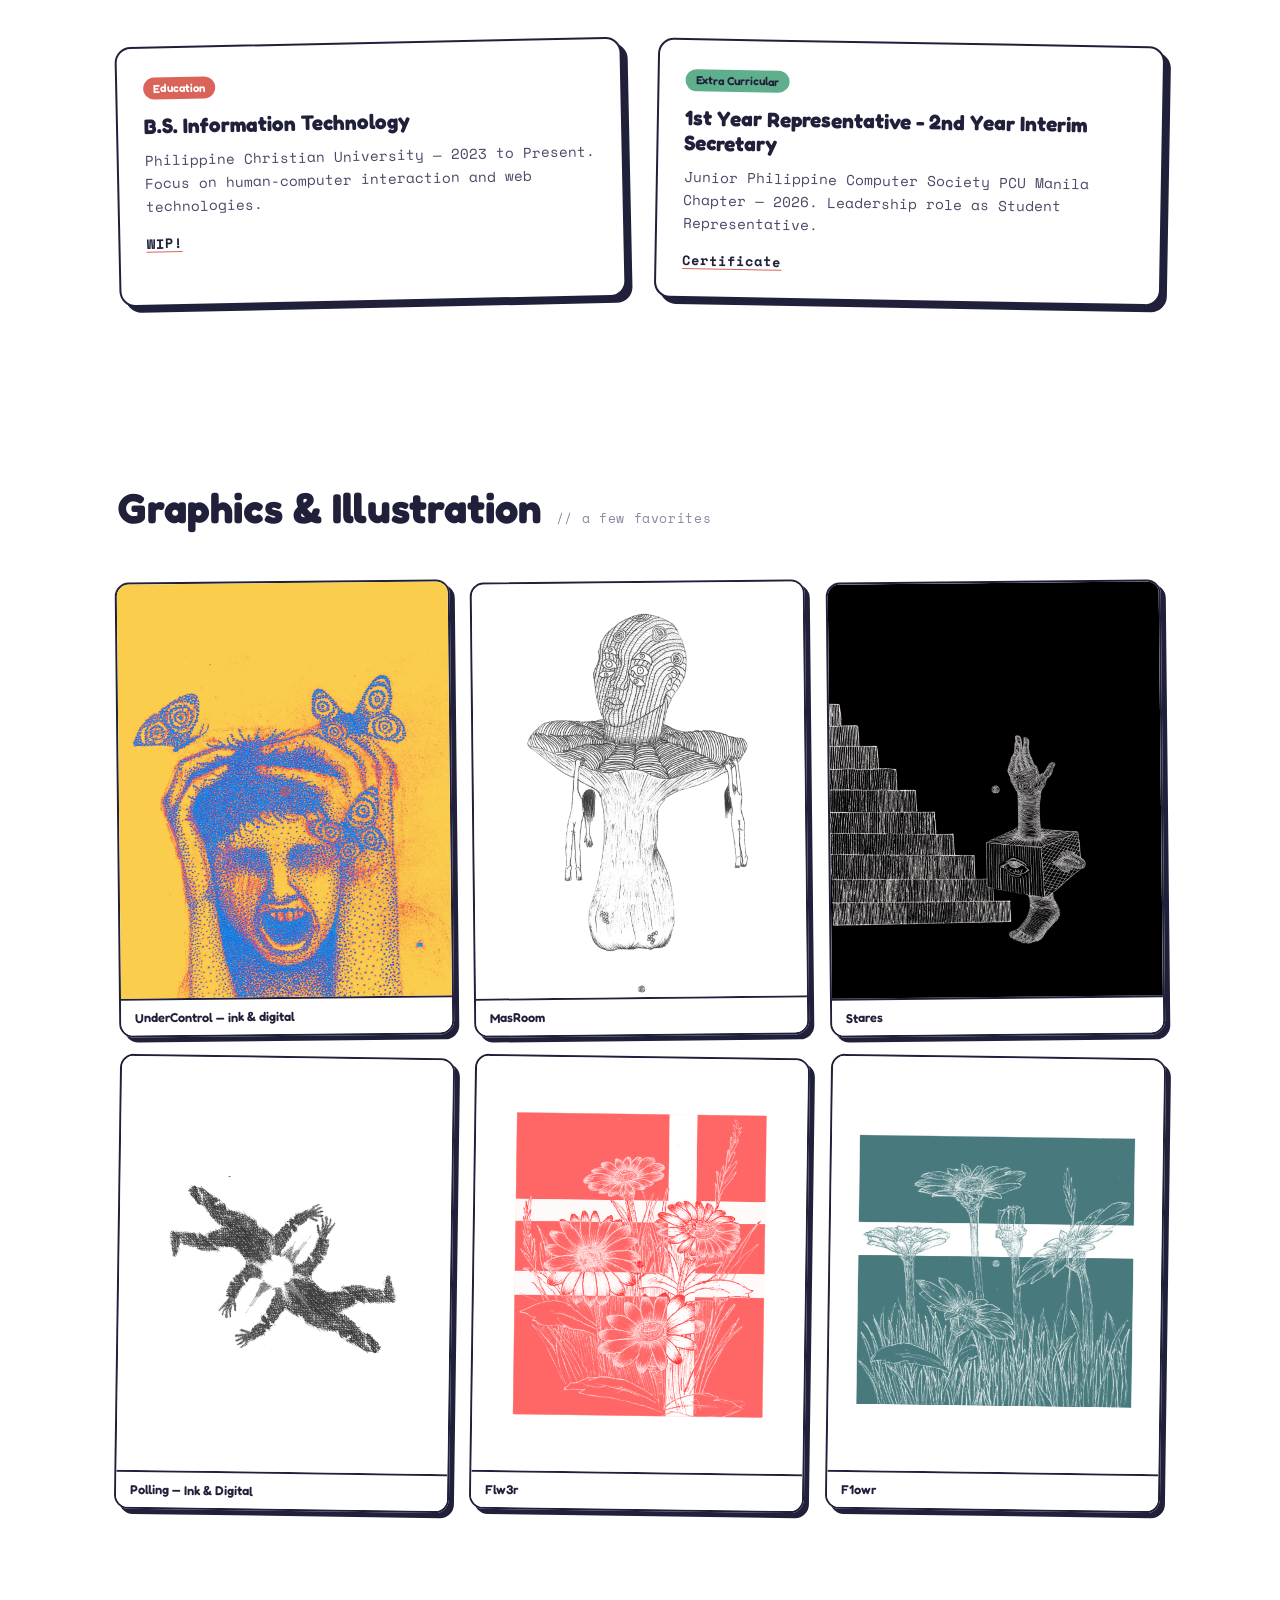
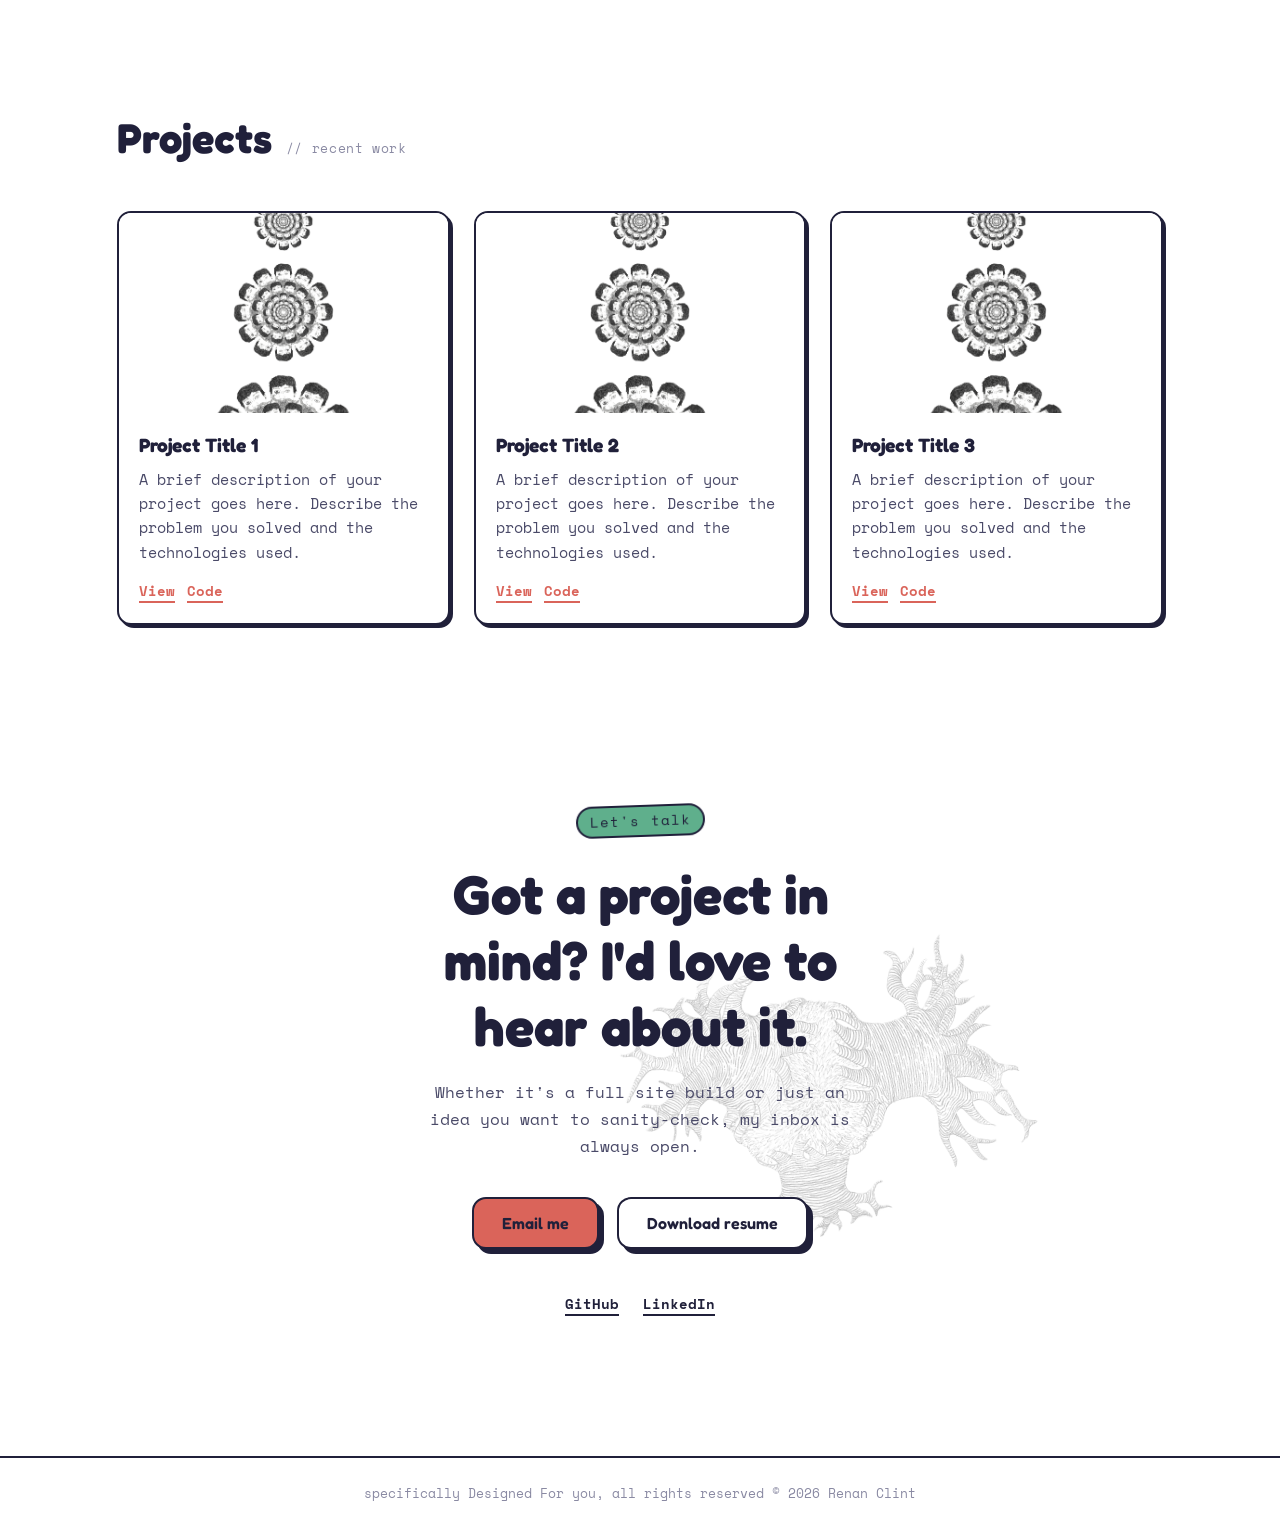
==== commit 9a7f0ac2: "cat strolling" ====
--- a/index_1.html
+++ b/index_1.html
@@ -257,6 +257,10 @@
      Closing CTA — update the mailto link, resume link, and
      social links (currently placeholder "#" hrefs). -->
 <section id="contact">
+  <div class="floating-card" id="floatingCard" data-base-x="0" data-base-y="0" data-rot="4">
+    <img src="images/Baobab.jpg" alt="Floating card background">
+  </div>
+  
   <div class="eyebrow" style="background:var(--mint);">Let's talk</div>
   <h2>Got a project in mind? I'd love to hear about it.</h2>
   <p>Whether it's a full site build or just an idea you want to sanity-check, my inbox is always open.</p>
@@ -265,10 +269,12 @@
     <a href="#" class="btn btn-secondary">Download resume</a>
   </div>
   <div class="social">
-    <a href="https://github.com/renanclint" target="_blank">GitHub</a>
+    <a href="https://github.com/Nantananan" target="_blank">GitHub</a>
     <a href="https://linkedin.com/in/renanclint" target="_blank">LinkedIn</a>
   </div>
 </section>
+
+<img src="assets/idle_right.png" class="cat-sprite" id="catSprite" alt="cat">
 
 <!-- =====================  FOOTER  ===================== -->
 <footer>
@@ -290,5 +296,7 @@
 
 <!-- All interactive behavior lives in script.js -->
 <script src="script.js"></script>
+
+
 </body>
 </html>
--- a/styles.css
+++ b/styles.css
@@ -22,9 +22,9 @@
 :root{
   --cream:#ffffff;     /* page background */
   --ink:#20203A;       /* main text / borders / dark panels */
-  --coral:#ff1500;     /* primary accent (buttons, highlights) */
+  --coral:#da645a;     /* primary accent (buttons, highlights) */
   --sunshine:#FFCA3A;  /* secondary accent (eyebrow tags) */
-  --mint:#5FD3A0;      /* accent color for pins/tabs */
+  --mint:#5faf8c;      /* accent color for pins/tabs */
   --grape:#9D6FE0;     /* accent color for pins/tabs */
   --paper:#FFFFFF;     /* card background */
   --bg-soft:#f4f1ea;   /* main canvas */
@@ -44,13 +44,13 @@
   --bg-soft:#0e1220;
   --text-main:#f5f3ee;
   --text-soft:#edf2ff;
-  --text-subtle:#b8bedf;
+  --text-subtle:#040c3a;
   --text-inverse:#171a2b;
-  --text-inverse-soft:#dfe5ff;
-  --muted:#dfe7ff;
+  --text-inverse-soft:#1e2a46;
+  --muted:#1a4047;
   --sunshine:#ffd765;
   --mint:#79e3b5;
-  --grape:#b998ff;
+  --grape:#240469;
   --shadow: rgba(0,0,0,0.35);
 }
 
@@ -272,6 +272,8 @@
   border-radius:20px;
   transform:rotate(-2deg);
   margin-bottom:24px;
+  position:relative;
+  z-index:2;
 }
 .hero-title{
   font-size:clamp(2.6rem, 7vw, 5.5rem);
@@ -659,23 +661,31 @@
 #contact{
   text-align:center;
   padding-bottom:140px;
+  position:relative;
+  overflow:hidden;
 }
 #contact h2{
   font-size:clamp(2rem,6vw,3.4rem);
   max-width:16ch;
   margin:0 auto 20px;
+  position:relative;
+  z-index:2;
 }
 #contact p{
   color:var(--text-soft);
   max-width:44ch;
   margin:0 auto 36px;
   line-height:1.7;
+  position:relative;
+  z-index:2;
 }
 .contact-row{
   display:flex;
   justify-content:center;
   gap:18px;
   flex-wrap:wrap;
+  position:relative;
+  z-index:2;
 }
 .social{
   display:flex;
@@ -684,8 +694,50 @@
   margin-top:44px;
   font-size:0.9rem;
   font-weight:700;
+  position:relative;
+  z-index:2;
 }
 .social a{text-decoration:none; border-bottom:2px solid var(--ink);}
+.hero{
+  position:relative;
+  overflow:visible; /* don't clip the section */
+}
+
+.floating-card{
+  position:absolute;
+  right:-5%;
+  top:50%;
+  transform:translateY(-50%);
+  width:480px;          /* scale as needed */
+  aspect-ratio:1080/1350; /* matches the source image, no distortion */
+  height:auto;
+  z-index:0;             /* behind your text/buttons */
+  pointer-events:auto;   /* so hover works */
+  opacity:0.35;
+  transition:opacity 0.45s cubic-bezier(.22,1,.36,1),
+             transform 0.45s cubic-bezier(.22,1,.36,1);
+  will-change:transform, opacity;
+}
+
+.floating-card img{
+  width:100%;
+  height:100%;
+  object-fit:contain;   /* shows full artwork, nothing cropped */
+  display:block;
+}
+
+.floating-card:hover{
+  opacity:0.6;
+  transform:translateY(-50%) scale(1.03);
+}
+
+@media (max-width:1024px){
+  .floating-card{
+    width:70%;
+    right:-10%;
+    opacity:0.25;
+  }
+}
 
 /* ---- 8. Card Modal/Details Popup ---- */
 .card-modal{
@@ -755,6 +807,19 @@
   background:var(--bg-soft);
 }
 
+/* ---------- CAT SPRITE ---------- */
+.cat-sprite{
+  position:fixed;
+  top:0;
+  left:0;
+  width:96px;
+  height:96px;
+  image-rendering:pixelated; /* keep pixel art crisp when scaled */
+  z-index:9999;
+  pointer-events:none;
+  will-change:transform;
+}
+
 /* ---- 9. Footer ---- */
 footer{
   text-align:center;
